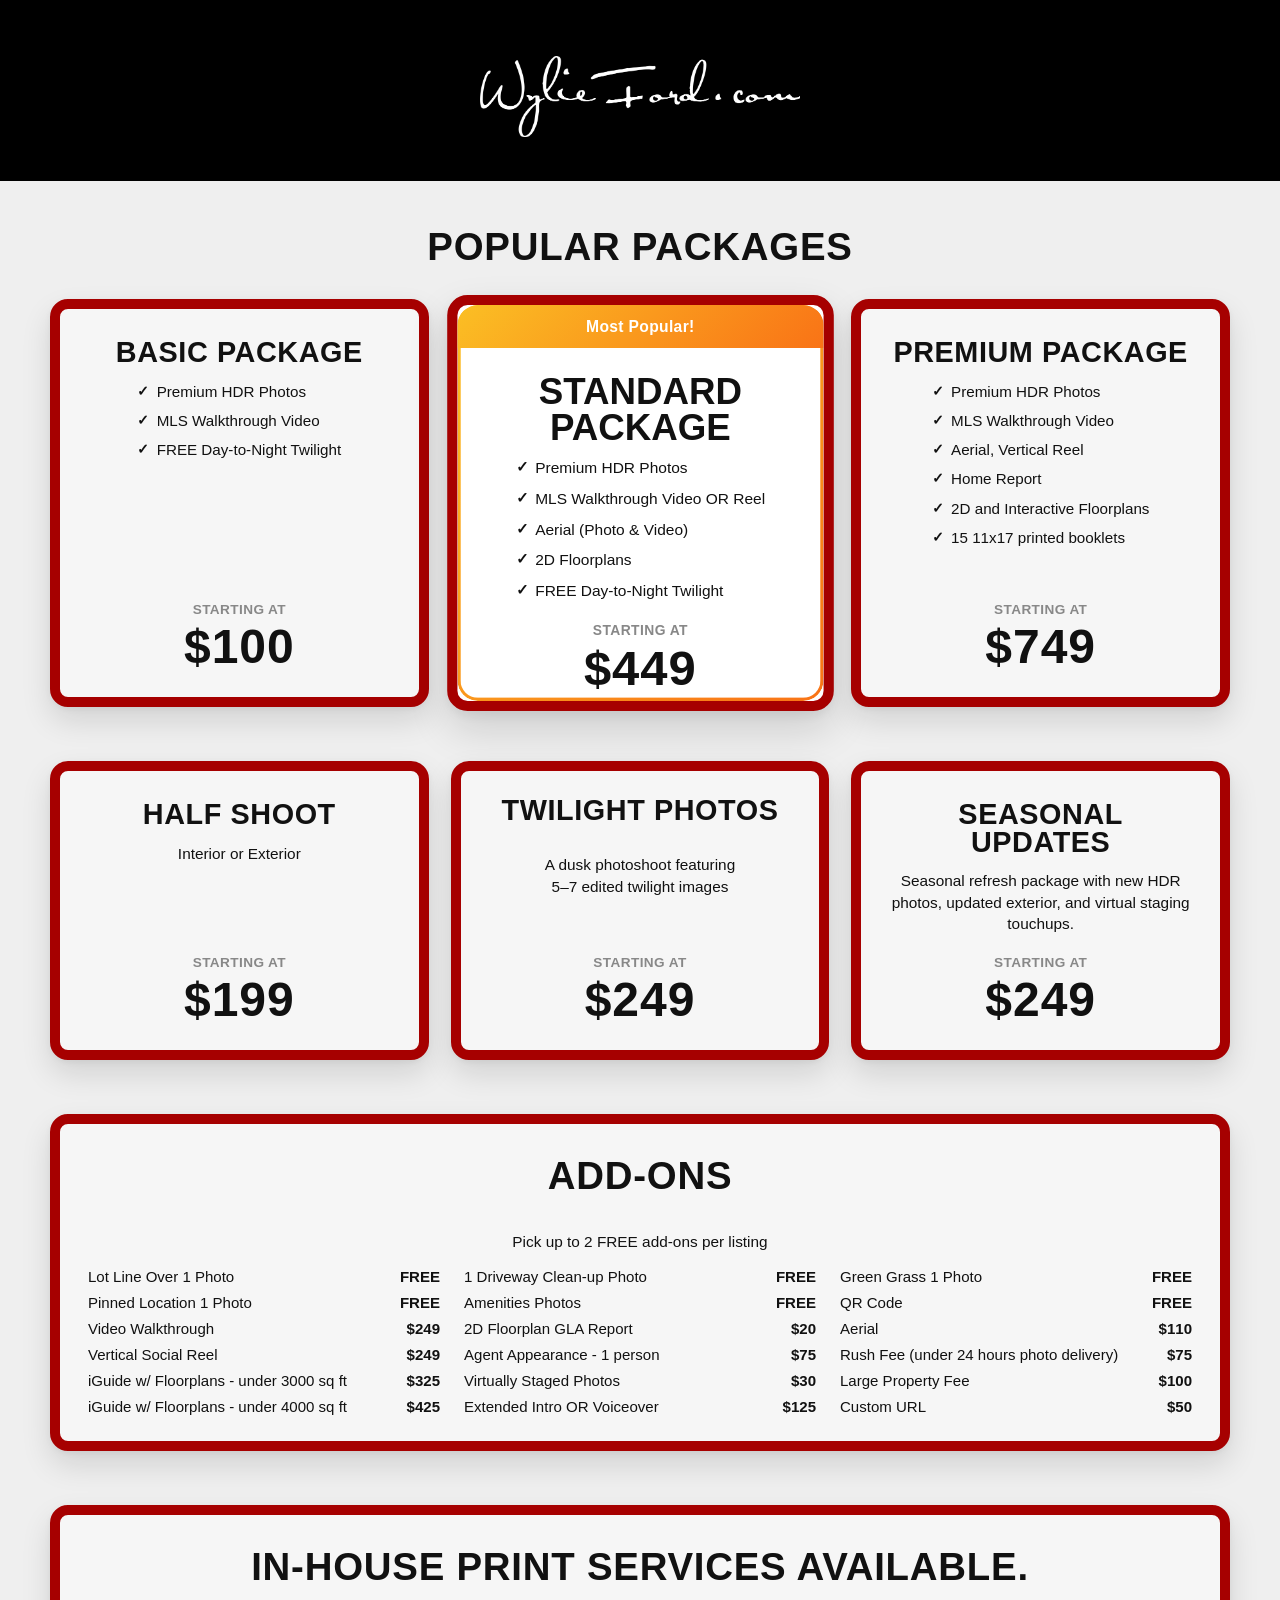
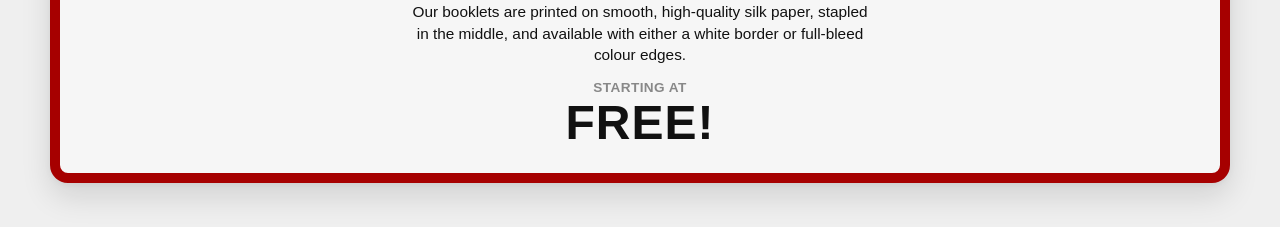
==== index.html @ 07000ea5 "Update basic package price" ====
<!doctype html>
<html lang="en">
<head>
  <meta charset="UTF-8" />
  <meta name="viewport" content="width=device-width, initial-scale=1.0" />
  <title>WylieFord.com Pricing</title>
  <link rel="stylesheet" href="style.css" />
</head>
<body>
  <header class="hero">
    <div class="wrap hero-inner">
      <img src="logo-hero.png" alt="WylieFord.com logo" class="hero-logo-image" />
    </div>
  </header>

  <main>
    <section id="packages" class="section light">
      <div class="wrap">
        <div class="section-head">
          <h2>Popular packages</h2>
        </div>

        <div class="cards cards-3">
          <article class="card package">
            <h3>Basic Package</h3>
            <ul class="check-list">
              <li>Premium HDR Photos</li>
              <li>MLS Walkthrough Video</li>
              <li>FREE Day-to-Night Twilight</li>
            </ul>
            <div class="package-price"><span>Starting at</span><strong>$100</strong></div>
          </article>

          <article class="card package featured">
            <div class="featured-tag">Most Popular!</div>
            <h3>Standard Package</h3>
            <ul class="feature-list">
              <li>Premium HDR Photos</li>
              <li>MLS Walkthrough Video OR Reel</li>
              <li>Aerial (Photo & Video)</li>
              <li>2D Floorplans</li>
              <li>FREE Day-to-Night Twilight</li>
            </ul>
            <div class="package-price"><span>Starting at</span><strong>$449</strong></div>
          </article>

          <article class="card package">
            <h3>Premium Package</h3>
            <ul class="check-list">
              <li>Premium HDR Photos</li>
              <li>MLS Walkthrough Video</li>
              <li>Aerial, Vertical Reel</li>
              <li>Home Report</li>
              <li>2D and Interactive Floorplans</li>
              <li>15 11x17 printed booklets</li>
            </ul>
            <div class="package-price"><span>Starting at</span><strong>$749</strong></div>
          </article>
        </div>


      </div>
    </section>

    <section class="section light soft-top">
      <div class="wrap stack-lg">
        <div class="cards cards-3 service-cards">
          <article class="card package">
            <h3>Half Shoot</h3>
            <p class="package-includes">Interior or Exterior</p>
            <div class="package-price"><span>Starting at</span><strong>$199</strong></div>
          </article>
          <article class="card mini-card center">
            <h3>Twilight Photos</h3>
            <p>A dusk photoshoot featuring<br>5–7 edited twilight images</p>
            <div class="package-price"><span>Starting at</span><strong>$249</strong></div>
          </article>
          <article class="card package">
            <h3>Seasonal Updates</h3>
            <p class="package-includes">Seasonal refresh package with new HDR photos, updated exterior, and virtual staging touchups.</p>
            <div class="package-price"><span>Starting at</span><strong>$249</strong></div>
          </article>
        </div>
      </div>
    </section>

    <section class="section light soft-top">
      <div class="wrap">
        <article class="panel wide add-ons">
          <h2>Add-Ons</h2>
          <p class="mini-sub">Pick up to 2 FREE add-ons per listing</p>
          <div class="addon-grid">
            <ul class="price-list compact">
              <li><span>Lot Line Over 1 Photo</span><strong>FREE</strong></li>
              <li><span>Pinned Location 1 Photo</span><strong>FREE</strong></li>
              <li><span>Video Walkthrough</span><strong>$249</strong></li>
              <li><span>Vertical Social Reel</span><strong>$249</strong></li>
              <li><span>iGuide w/ Floorplans - under 3000 sq ft</span><strong>$325</strong></li>
              <li><span>iGuide w/ Floorplans - under 4000 sq ft</span><strong>$425</strong></li>
            </ul>
            <ul class="price-list compact">
              <li><span>1 Driveway Clean-up Photo</span><strong>FREE</strong></li>
              <li><span>Amenities Photos</span><strong>FREE</strong></li>
              <li><span>2D Floorplan GLA Report</span><strong>$20</strong></li>
              <li><span>Agent Appearance - 1 person</span><strong>$75</strong></li>
              <li><span>Virtually Staged Photos</span><strong>$30</strong></li>
              <li><span>Extended Intro OR Voiceover</span><strong>$125</strong></li>
            </ul>
            <ul class="price-list compact">
              <li><span>Green Grass 1 Photo</span><strong>FREE</strong></li>
              <li><span>QR Code</span><strong>FREE</strong></li>
              <li><span>Aerial</span><strong>$110</strong></li>
              <li><span>Rush Fee (under 24 hours photo delivery)</span><strong>$75</strong></li>
              <li><span>Large Property Fee</span><strong>$100</strong></li>
              <li><span>Custom URL</span><strong>$50</strong></li>
            </ul>
          </div>
        </article>
      </div>
    </section>

    <section class="section light soft-top">
      <div class="wrap">
        <article class="panel wide print-services">
          <h2>In-house print services available.</h2>
          <p class="center-text intro">Our booklets are printed on smooth, high-quality silk paper, stapled in the middle, and available with either a white border or full-bleed colour edges.</p>
          <div class="center">
            <div class="package-price"><span>Starting at</span><strong>FREE!</strong></div>
          </div>
        </article>
      </div>
    </section>

  </main>
</body>
</html>
---- style.css ----
:root {
  --bg: #efefef;
  --card: #f6f6f6;
  --ink: #111;
  --muted: #666;
  --line: #1f1f1f;
  --accent: #f29a3f;
  --hero: #000;
  --shadow: 0 14px 30px rgba(0,0,0,.12), 0 2px 6px rgba(0,0,0,.05);
  --radius: 18px;
  --condensed: Impact, Haettenschweiler, 'Arial Narrow Bold', sans-serif;
  --sans: Inter, Arial, Helvetica, sans-serif;
}
* { box-sizing: border-box; }
html { scroll-behavior: smooth; }
body {
  margin: 0;
  font-family: var(--sans);
  color: var(--ink);
  background: var(--bg);
}
img { max-width: 100%; display: block; }
.wrap { width: min(1180px, calc(100% - 32px)); margin: 0 auto; }
.hero {
  background: var(--hero);
  color: #fff;
  padding: 56px 0 44px;
  display: flex;
  justify-content: center;
  align-items: center;
}
.hero-inner {
  width: 100%;
  display: flex;
  justify-content: center;
  align-items: center;
  text-align: center;
}
.hero-logo-image {
  width: 50%;
  max-width: 320px;
  height: auto;
  display: block;
  margin: 0 auto;
}
.eyebrow {
  margin: 0 0 12px;
  text-transform: uppercase;
  letter-spacing: .18em;
  font-size: .78rem;
  opacity: .8;
}
.eyebrow.dark { color: var(--muted); opacity: 1; }
h1, h2, h3, h4 {
  font-family: var(--condensed);
  text-transform: uppercase;
  letter-spacing: .02em;
  margin: 0;
}
h1 { font-size: clamp(2.1rem, 4vw, 4.2rem); line-height: .95; margin-bottom: 16px; text-align: center; }
h2 { font-size: clamp(2rem, 3vw, 3.2rem); text-align: center; margin-bottom: 18px; }
h3 { font-size: clamp(1.8rem, 2vw, 2.6rem); line-height: .96; margin-bottom: 14px; text-align: center; }
h4 { font-size: 1rem; text-align: center; margin-bottom: 14px; }
.subcopy { max-width: 42ch; color: rgba(255,255,255,.78); font-size: 1.05rem; line-height: 1.55; }
.button {
  display: inline-block;
  margin-top: 10px;
  background: #fff;
  color: #000;
  padding: 14px 22px;
  text-decoration: none;
  border-radius: 999px;
  font-weight: 700;
}
.section { padding: 44px 0; }
.soft-top { padding-top: 10px; }
.bottom-pad { padding-bottom: 70px; }
.section-head { text-align: center; margin-bottom: 30px; }
 .cards { display: grid; gap: 22px; align-items: start; }
.cards-3 { grid-template-columns: repeat(3, minmax(0, 1fr)); }
.cards-2 { grid-template-columns: repeat(2, minmax(0, 1fr)); }
.top-gap { margin-top: 22px; }
.card, .panel {
  position: relative;
  background: var(--card);
  border: 10px solid #a60000;
  border-radius: 18px;
  padding: 30px 24px 26px;
  box-shadow: var(--shadow);
  display: flex;
  flex-direction: column;
  justify-content: flex-start;
}
.package { min-height: 100%; }
.featured {
  border-radius: 20px;
  border: 10px solid #a60000;
  background: #fff;
  box-shadow: 0 18px 40px rgba(0,0,0,.14), 0 4px 10px rgba(0,0,0,.06);
  position: relative;
  overflow: hidden;
  padding: 8px;
  transform: scale(1.02);
  transition: transform .2s ease, box-shadow .2s ease;
}
.featured::before {
  content: '';
  position: absolute;
  inset: 0;
  border-radius: 20px;
  padding: 3px;
  background: linear-gradient(135deg, #fbbf24 0%, #f97316 100%);
  -webkit-mask:
    linear-gradient(#fff 0 0) content-box,
    linear-gradient(#fff 0 0);
  mask:
    linear-gradient(#fff 0 0) content-box,
    linear-gradient(#fff 0 0);
  -webkit-mask-composite: xor;
  mask-composite: exclude;
  pointer-events: none;
  z-index: 0;
}
.featured > * { position: relative; z-index: 1; }
.featured:hover {
  transform: scale(1.03);
  box-shadow: 0 22px 48px rgba(0, 0, 0, 0.18), 0 6px 14px rgba(0,0,0,.07);
}
.featured > * { position: relative; z-index: 1; }
.featured-tag {
  position: absolute;
  top: 0;
  left: 0;
  right: 0;
  text-align: center;
  background: linear-gradient(135deg, #fbbf24 0%, #f97316 100%);
  color: #fff;
  font-weight: 700;
  letter-spacing: .02em;
  padding: 12px 0;
  font-size: .96rem;
  border-top-left-radius: 20px;
  border-top-right-radius: 20px;
  z-index: 2;
  box-shadow: 0 0 0 0 rgba(255,255,255,0);
}
.featured {
  padding-top: 48px;
  background-clip: padding-box;
}
.featured h3 {
  margin: 20px 0 14px;
  font-size: clamp(1.55rem, 4vw, 2.25rem);
  letter-spacing: 0;
  color: #111;
  text-align: center;
}
.feature-list {
  list-style: none;
  padding: 0;
  margin: 0 auto 18px;
  display: grid;
  gap: 8px;
  max-width: 280px;
  font-weight: 500;
  color: #111;
  font-size: .95rem;
}
.feature-list li,
.check-list li {
  position: relative;
  padding-left: 1.2rem;
  margin-bottom: 5px;
}
.feature-list li::before,
.check-list li::before {
  content: '✓';
  position: absolute;
  left: 0;
  color: #111;
  font-weight: 700;
  font-size: 0.9rem;
  top: 0;
}
.premium-grid {
  display: grid;
  grid-template-columns: 1fr;
  justify-items: center;
  gap: 0;
  margin-bottom: 18px;
}
.premium-grid .check-list {
  width: min(100%, 280px);
  max-width: 280px;
  margin: 0 auto;
}
.check-list { list-style: none; margin: 0 auto 18px; padding: 0; color: #111; font-size: .95rem; line-height: 1.4; max-width: 280px; text-align: left; }
.check-list li { margin-bottom: 8px; }
.price-lines div span {
  white-space: nowrap;
}
.price-lines div strong {
  font-weight: 700;
}
.feature-note {
  margin-top: 12px;
  color: #333;
  text-align: center;
  font-size: .76rem;
  font-style: italic;
  margin-bottom: 24px;
}
.featured .package-includes, .featured .package-price { margin: 0; }
.featured .tag { display: none; }
.tag {
  position: absolute;
  top: -14px;
  left: -3px;
  background: var(--accent);
  color: #fff;
  font-size: .75rem;
  letter-spacing: .12em;
  text-transform: uppercase;
  padding: 9px 14px 8px;
  font-weight: 700;
  clip-path: polygon(0 0, 87% 0, 100% 50%, 87% 100%, 0 100%);
}
.package-includes, .mini-sub, .intro, .mini-card p {
  text-align: center;
  font-size: .96rem;
  line-height: 1.4;
  color: inherit;
}
.package-includes { font-weight: 400; margin: 0 0 20px; }
.package-price {
  display: flex;
  flex-direction: column;
  align-items: center;
  gap: 4px;
  margin-top: auto;
}
.package-price span { font-weight: 600; letter-spacing: 0.03em; text-transform: uppercase; font-size: .85rem; color: #888; }
.package-price strong {
  font-family: var(--condensed);
  font-size: clamp(2rem, 5vw, 3rem);
  letter-spacing: .02em;
  line-height: 1;
  margin-top: 2px;
}
.price-list {
  list-style: none;
  margin: 0;
  padding: 0;
  display: grid;
  gap: 11px;
}
.price-list li {
  display: grid;
  grid-template-columns: minmax(0, 1fr) auto;
  gap: 10px;
  align-items: end;
  font-size: .95rem;
}
.price-list li span {
  position: relative;
  overflow: hidden;
  white-space: nowrap;
  text-overflow: ellipsis;
}
.price-list li strong { white-space: nowrap; }
.compact { gap: 9px; }
.compact li { font-size: .94rem; }
.wide { padding-inline: 28px; }
.stack-lg > * + * { margin-top: 24px; }
.two-col-list, .print-grid, .addon-grid {
  display: grid;
  gap: 24px;
}
.two-col-list { grid-template-columns: repeat(2, minmax(0, 1fr)); }
.uneven { grid-template-columns: .78fr 1.22fr; }
.second-row { grid-template-columns: 1.18fr .82fr; }
.addon-grid { grid-template-columns: repeat(3, minmax(0, 1fr)); }
.print-grid { grid-template-columns: 1.1fr .9fr .8fr; align-items: start; }
.center, .center-text { text-align: center; }
.service-cards { align-items: stretch; }
.service-cards .card { height: 100%; }
.mini-card { padding-top: 26px; }
.print-services h2 { margin-bottom: 12px; }
.print-services .intro {
  margin: 0 auto 14px;
  max-width: 54ch;
}
.print-services .package-price {
  margin-top: 0;
  gap: 2px;
}
.big-price {
  margin-top: 22px;
  font-family: var(--condensed);
  font-size: clamp(2.2rem, 4vw, 3.4rem);
}
@media (max-width: 980px) {
  .hero-inner,
  .cards-3,
  .cards-2,
  .two-col-list,
  .uneven,
  .second-row,
  .addon-grid,
  .print-grid {
    grid-template-columns: 1fr;
  }
  .featured { transform: none; }
  .hero { padding-top: 34px; }
  .hero-copy { padding-bottom: 10px; }
  .premium-grid { grid-template-columns: 1fr; gap: 0; }
}
@media (max-width: 640px) {
  .wrap { width: min(100% - 20px, 1180px); }
  .card, .panel { padding: 22px 16px 18px; }
  .featured { padding-top: 48px; }
  .featured h3 { margin-top: 20px; }
  .section { padding: 28px 0; }
  h2 { margin-bottom: 14px; }
  .price-list li {
    grid-template-columns: 1fr;
    gap: 3px;
    align-items: start;
  }
  .price-list li span { white-space: normal; }
  .tag { font-size: .68rem; padding: 8px 12px 7px; }
}
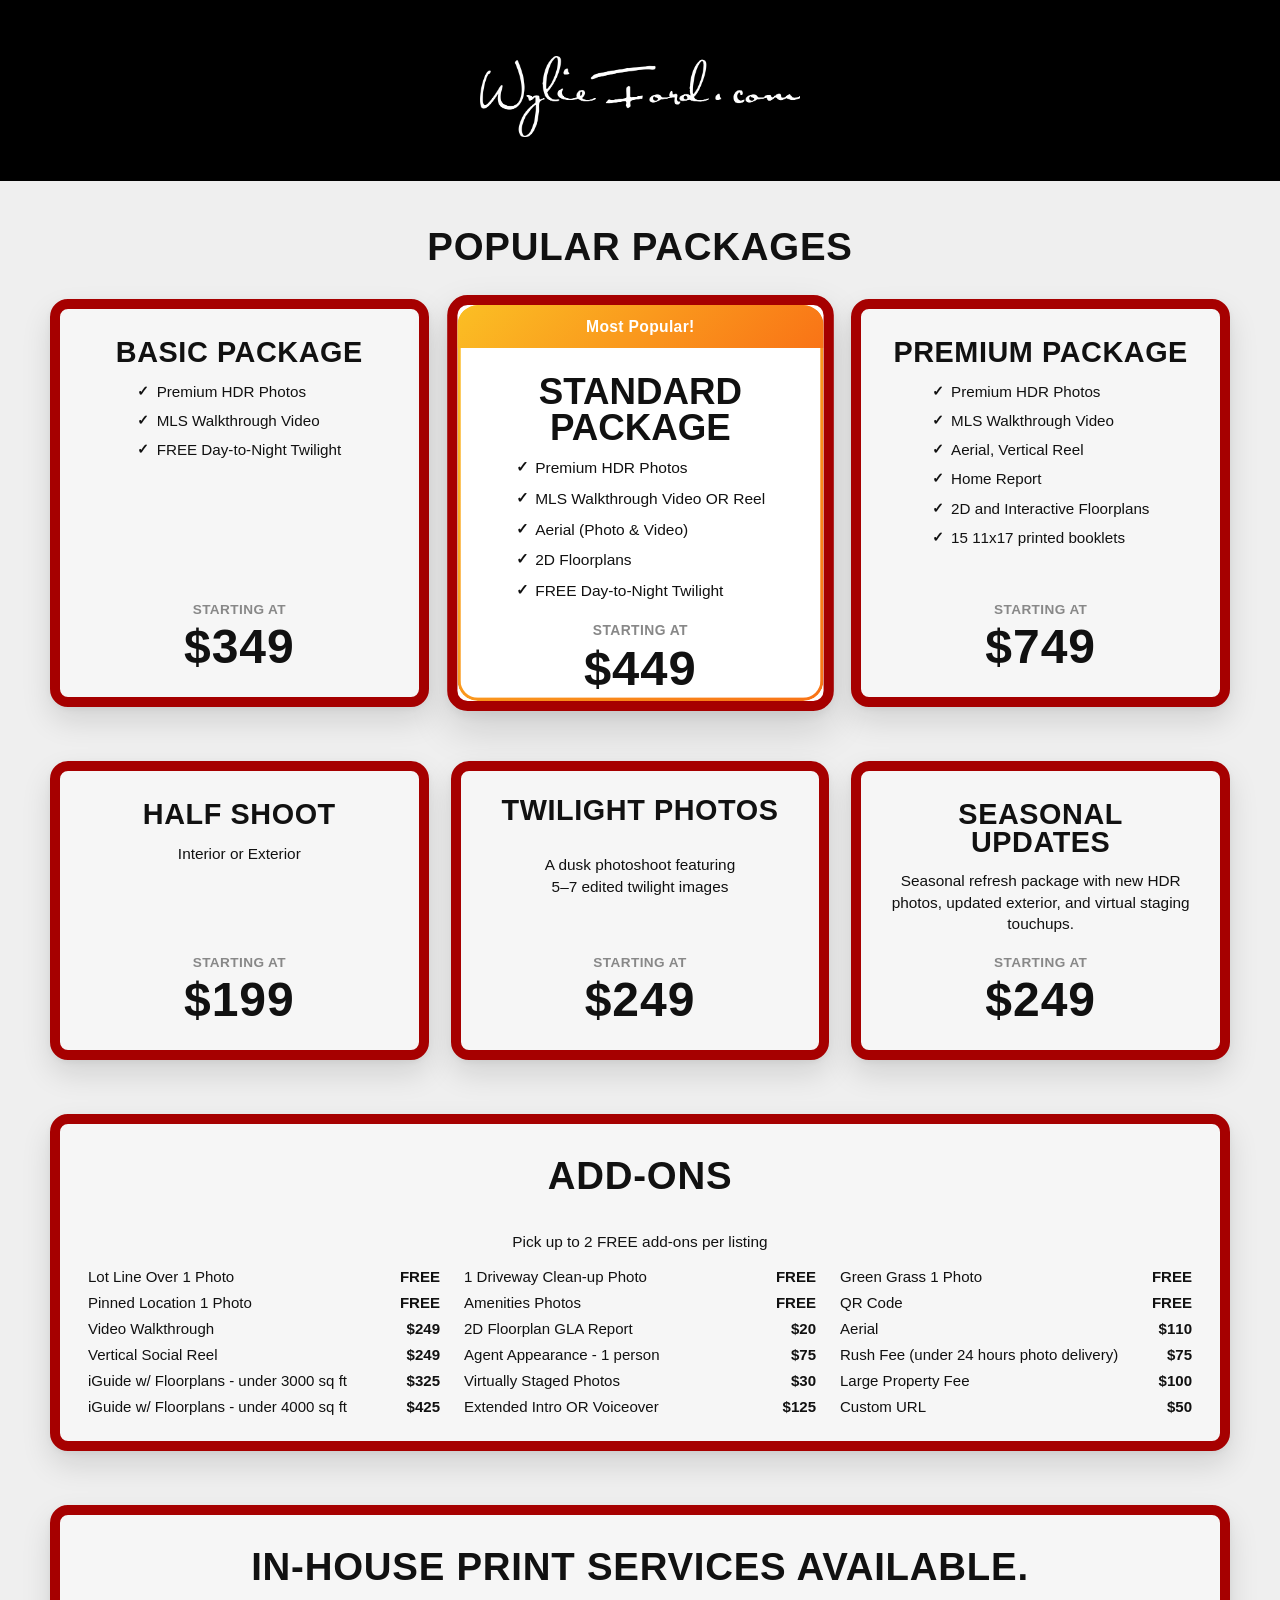
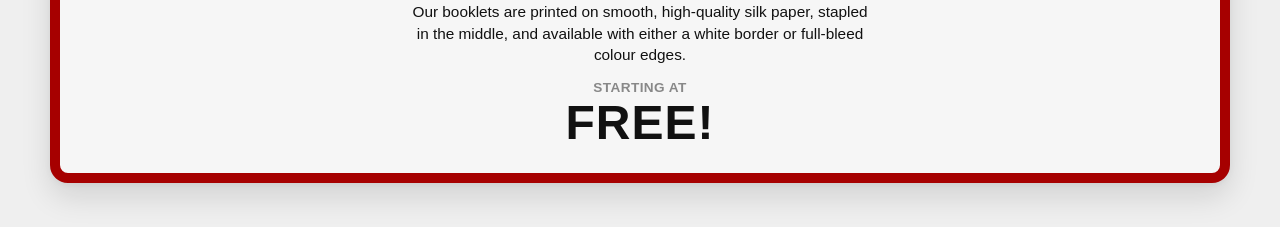
==== commit 1e9dbc66: "Revert basic package price" ====
--- a/index.html
+++ b/index.html
@@ -28,7 +28,7 @@
               <li>MLS Walkthrough Video</li>
               <li>FREE Day-to-Night Twilight</li>
             </ul>
-            <div class="package-price"><span>Starting at</span><strong>$100</strong></div>
+            <div class="package-price"><span>Starting at</span><strong>$349</strong></div>
           </article>
 
           <article class="card package featured">
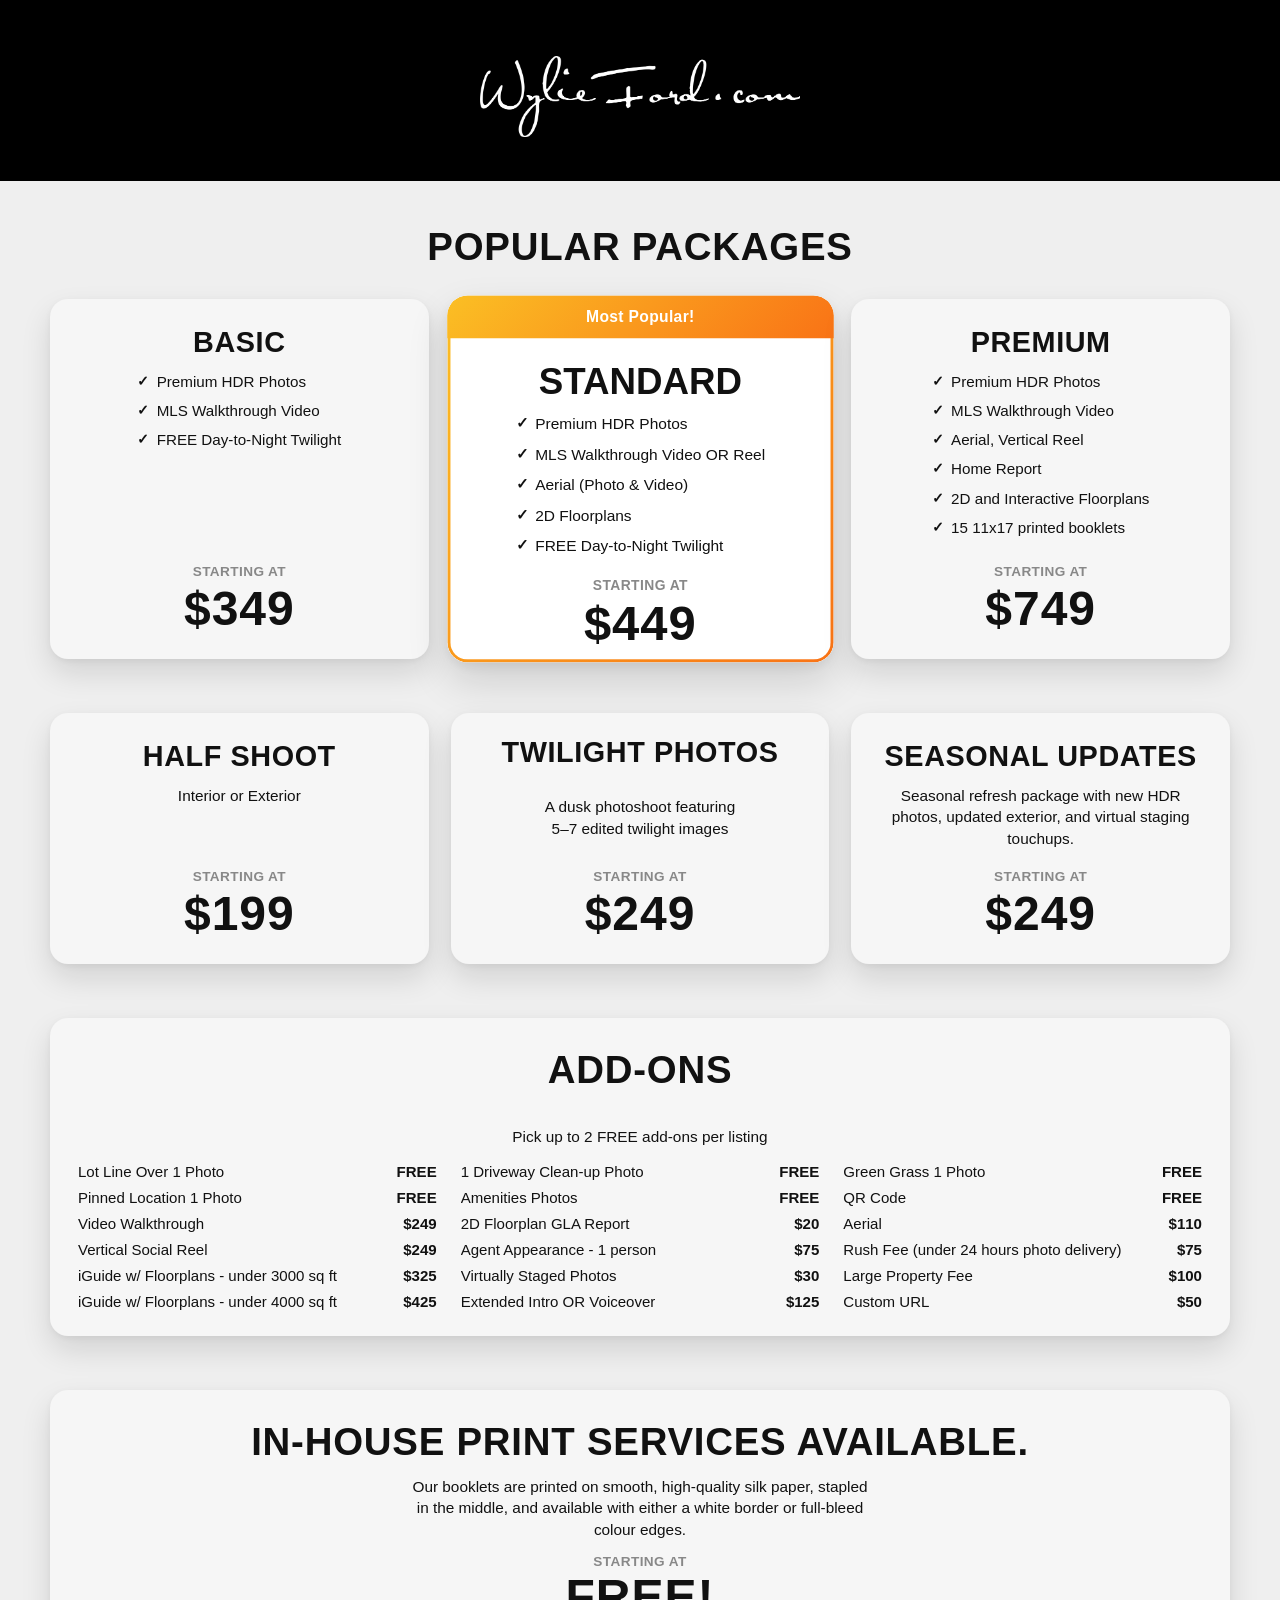
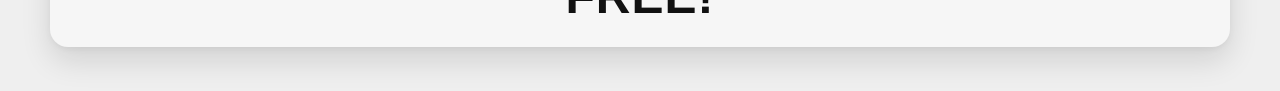
==== commit 3f08e1bf: "Rename top package cards" ====
--- a/index.html
+++ b/index.html
@@ -22,7 +22,7 @@
 
         <div class="cards cards-3">
           <article class="card package">
-            <h3>Basic Package</h3>
+            <h3>Basic</h3>
             <ul class="check-list">
               <li>Premium HDR Photos</li>
               <li>MLS Walkthrough Video</li>
@@ -33,7 +33,7 @@
 
           <article class="card package featured">
             <div class="featured-tag">Most Popular!</div>
-            <h3>Standard Package</h3>
+            <h3>Standard</h3>
             <ul class="feature-list">
               <li>Premium HDR Photos</li>
               <li>MLS Walkthrough Video OR Reel</li>
@@ -45,7 +45,7 @@
           </article>
 
           <article class="card package">
-            <h3>Premium Package</h3>
+            <h3>Premium</h3>
             <ul class="check-list">
               <li>Premium HDR Photos</li>
               <li>MLS Walkthrough Video</li>
--- a/style.css
+++ b/style.css
@@ -83,7 +83,6 @@
 .card, .panel {
   position: relative;
   background: var(--card);
-  border: 10px solid #a60000;
   border-radius: 18px;
   padding: 30px 24px 26px;
   box-shadow: var(--shadow);
@@ -94,7 +93,6 @@
 .package { min-height: 100%; }
 .featured {
   border-radius: 20px;
-  border: 10px solid #a60000;
   background: #fff;
   box-shadow: 0 18px 40px rgba(0,0,0,.14), 0 4px 10px rgba(0,0,0,.06);
   position: relative;
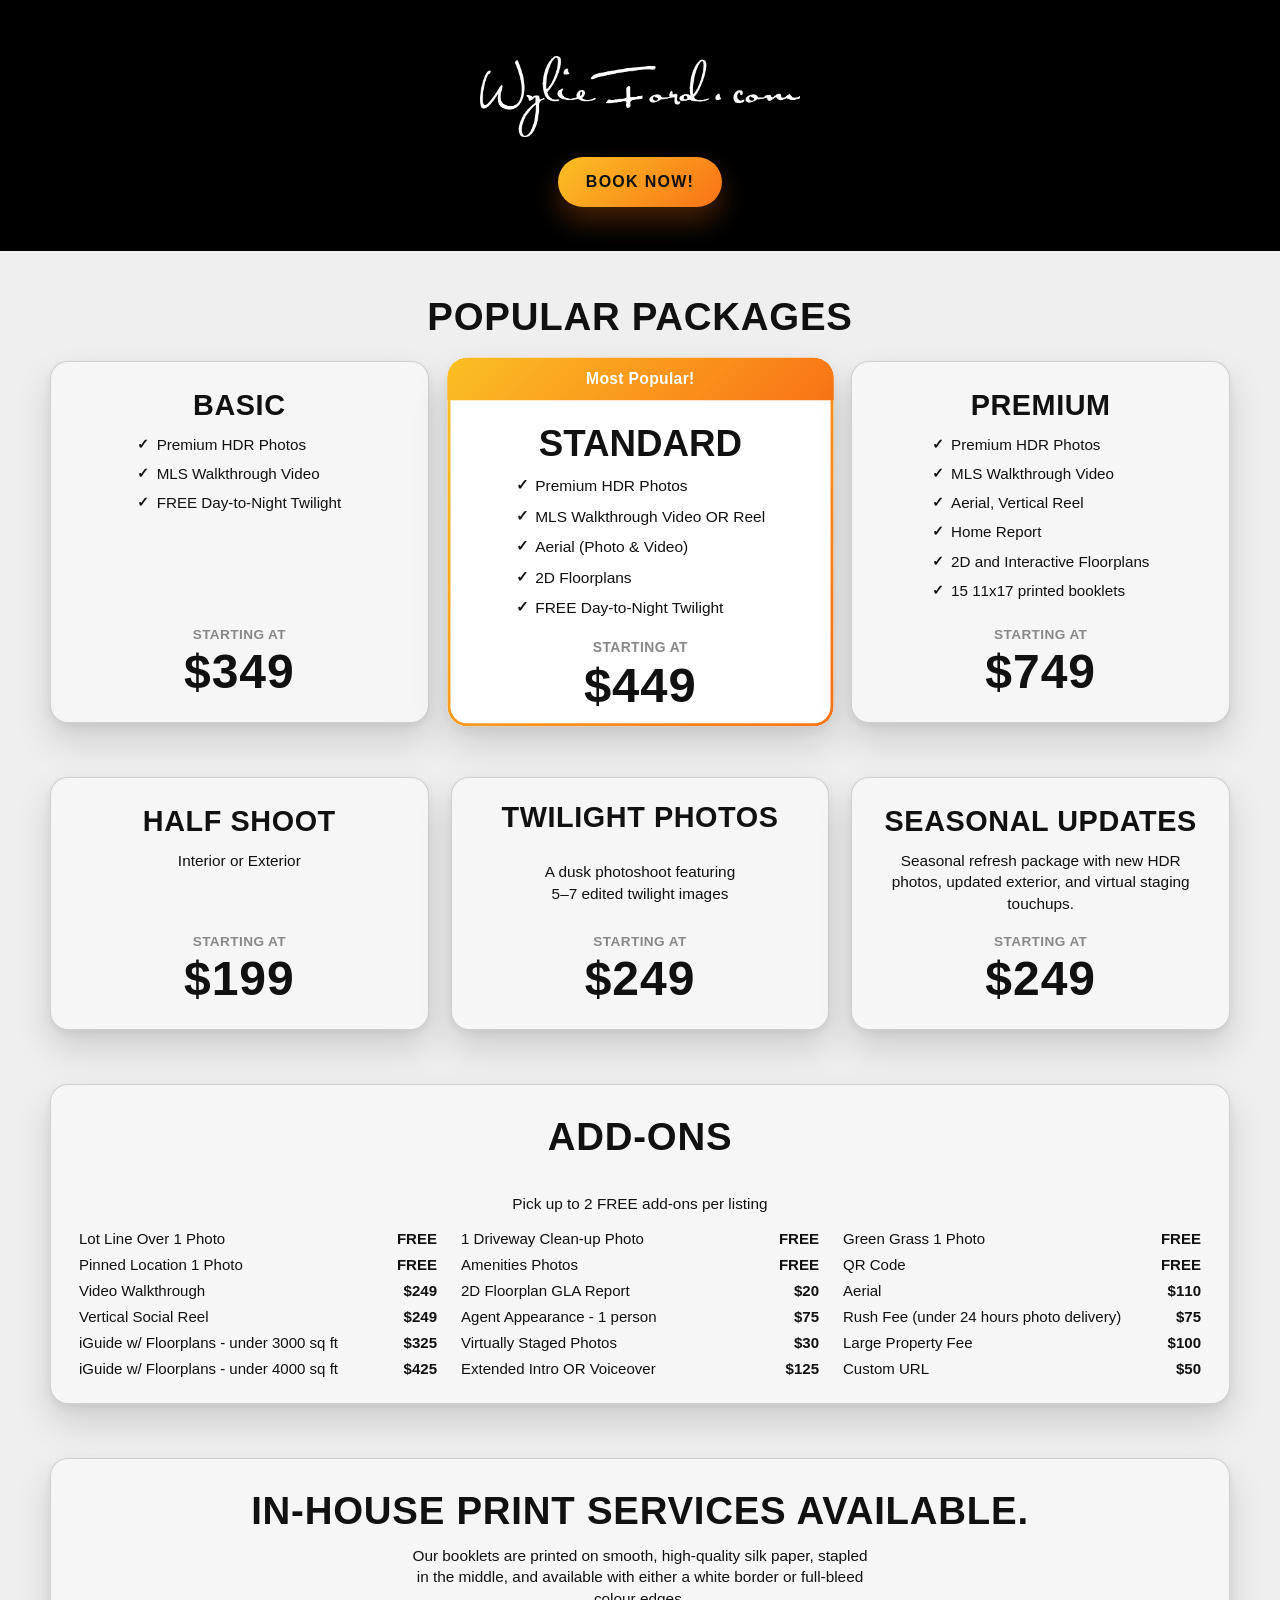
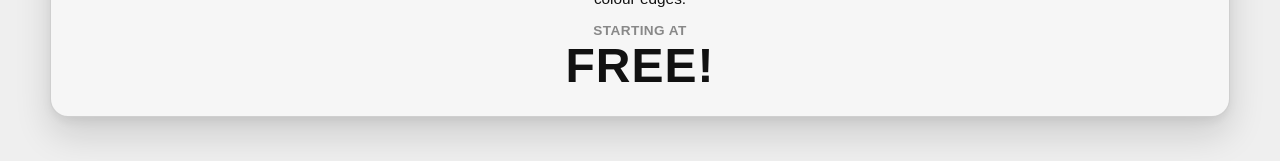
==== commit a39b7e98: "Add floating book now CTA" ====
--- a/index.html
+++ b/index.html
@@ -10,6 +10,7 @@
   <header class="hero">
     <div class="wrap hero-inner">
       <img src="logo-hero.png" alt="WylieFord.com logo" class="hero-logo-image" />
+      <a class="hero-cta" href="https://listings.wylieford.com/portal" target="_blank" rel="noopener noreferrer">Book Now!</a>
     </div>
   </header>
 
@@ -132,5 +133,15 @@
     </section>
 
   </main>
+  <script>
+    const heroCta = document.querySelector('.hero-cta');
+    const updateHeroCta = () => {
+      heroCta.classList.toggle('is-floating', window.scrollY > 16);
+    };
+
+    window.addEventListener('scroll', updateHeroCta, { passive: true });
+    window.addEventListener('resize', updateHeroCta);
+    updateHeroCta();
+  </script>
 </body>
 </html>
--- a/style.css
+++ b/style.css
@@ -6,7 +6,7 @@
   --line: #1f1f1f;
   --accent: #f29a3f;
   --hero: #000;
-  --shadow: 0 14px 30px rgba(0,0,0,.12), 0 2px 6px rgba(0,0,0,.05);
+  --shadow: 0 18px 36px rgba(0,0,0,.14), 0 4px 10px rgba(0,0,0,.06);
   --radius: 18px;
   --condensed: Impact, Haettenschweiler, 'Arial Narrow Bold', sans-serif;
   --sans: Inter, Arial, Helvetica, sans-serif;
@@ -32,8 +32,10 @@
 .hero-inner {
   width: 100%;
   display: flex;
+  flex-direction: column;
   justify-content: center;
   align-items: center;
+  gap: 20px;
   text-align: center;
 }
 .hero-logo-image {
@@ -42,6 +44,50 @@
   height: auto;
   display: block;
   margin: 0 auto;
+}
+.hero-cta {
+  display: inline-flex;
+  align-items: center;
+  justify-content: center;
+  padding: 16px 28px;
+  border-radius: 999px;
+  background: linear-gradient(135deg, #fbbf24 0%, #f97316 100%);
+  color: #111;
+  font-weight: 800;
+  text-transform: uppercase;
+  letter-spacing: .08em;
+  text-decoration: none;
+  box-shadow: 0 14px 28px rgba(249, 115, 22, .28), 0 4px 10px rgba(0, 0, 0, .22);
+  transition: transform .18s ease, box-shadow .18s ease, filter .18s ease, opacity .18s ease;
+}
+.hero-cta:hover {
+  transform: translateY(-1px);
+  box-shadow: 0 18px 36px rgba(249, 115, 22, .34), 0 6px 14px rgba(0, 0, 0, .26);
+  filter: saturate(1.05);
+}
+.hero-cta:focus-visible {
+  outline: 3px solid rgba(251, 191, 36, .6);
+  outline-offset: 4px;
+}
+.hero-cta.is-floating {
+  position: fixed;
+  top: 24px;
+  right: 10px;
+  z-index: 40;
+  animation: subtle-pulse 2.8s ease-in-out infinite;
+}
+.hero-cta.is-floating:hover {
+  animation-play-state: paused;
+}
+@keyframes subtle-pulse {
+  0%, 100% {
+    box-shadow: 0 16px 34px rgba(249, 115, 22, .34), 0 8px 18px rgba(0, 0, 0, .28);
+    transform: scale(1);
+  }
+  50% {
+    box-shadow: 0 20px 40px rgba(249, 115, 22, .42), 0 10px 22px rgba(0, 0, 0, .3);
+    transform: scale(1.02);
+  }
 }
 .eyebrow {
   margin: 0 0 12px;
@@ -75,7 +121,7 @@
 .section { padding: 44px 0; }
 .soft-top { padding-top: 10px; }
 .bottom-pad { padding-bottom: 70px; }
-.section-head { text-align: center; margin-bottom: 30px; }
+.section-head { text-align: center; margin-bottom: 22px; }
  .cards { display: grid; gap: 22px; align-items: start; }
 .cards-3 { grid-template-columns: repeat(3, minmax(0, 1fr)); }
 .cards-2 { grid-template-columns: repeat(2, minmax(0, 1fr)); }
@@ -83,6 +129,7 @@
 .card, .panel {
   position: relative;
   background: var(--card);
+  border: 1px solid rgba(170, 170, 170, 0.5);
   border-radius: 18px;
   padding: 30px 24px 26px;
   box-shadow: var(--shadow);
@@ -93,8 +140,9 @@
 .package { min-height: 100%; }
 .featured {
   border-radius: 20px;
+  border: 0;
   background: #fff;
-  box-shadow: 0 18px 40px rgba(0,0,0,.14), 0 4px 10px rgba(0,0,0,.06);
+  box-shadow: var(--shadow);
   position: relative;
   overflow: hidden;
   padding: 8px;
@@ -122,7 +170,7 @@
 .featured > * { position: relative; z-index: 1; }
 .featured:hover {
   transform: scale(1.03);
-  box-shadow: 0 22px 48px rgba(0, 0, 0, 0.18), 0 6px 14px rgba(0,0,0,.07);
+  box-shadow: 0 22px 44px rgba(0,0,0,.18), 0 6px 14px rgba(0,0,0,.08);
 }
 .featured > * { position: relative; z-index: 1; }
 .featured-tag {
@@ -312,6 +360,7 @@
   .hero { padding-top: 34px; }
   .hero-copy { padding-bottom: 10px; }
   .premium-grid { grid-template-columns: 1fr; gap: 0; }
+  .hero-cta.is-floating { top: 16px; right: 10px; }
 }
 @media (max-width: 640px) {
   .wrap { width: min(100% - 20px, 1180px); }
@@ -320,6 +369,20 @@
   .featured h3 { margin-top: 20px; }
   .section { padding: 28px 0; }
   h2 { margin-bottom: 14px; }
+  .hero-cta {
+    width: fit-content;
+  }
+  .hero-cta.is-floating {
+    left: 16px;
+    right: 16px;
+    bottom: 16px;
+    top: auto;
+    transform: none;
+    width: auto;
+    min-height: 0;
+    padding: 16px 26px;
+    border-radius: 999px;
+  }
   .price-list li {
     grid-template-columns: 1fr;
     gap: 3px;
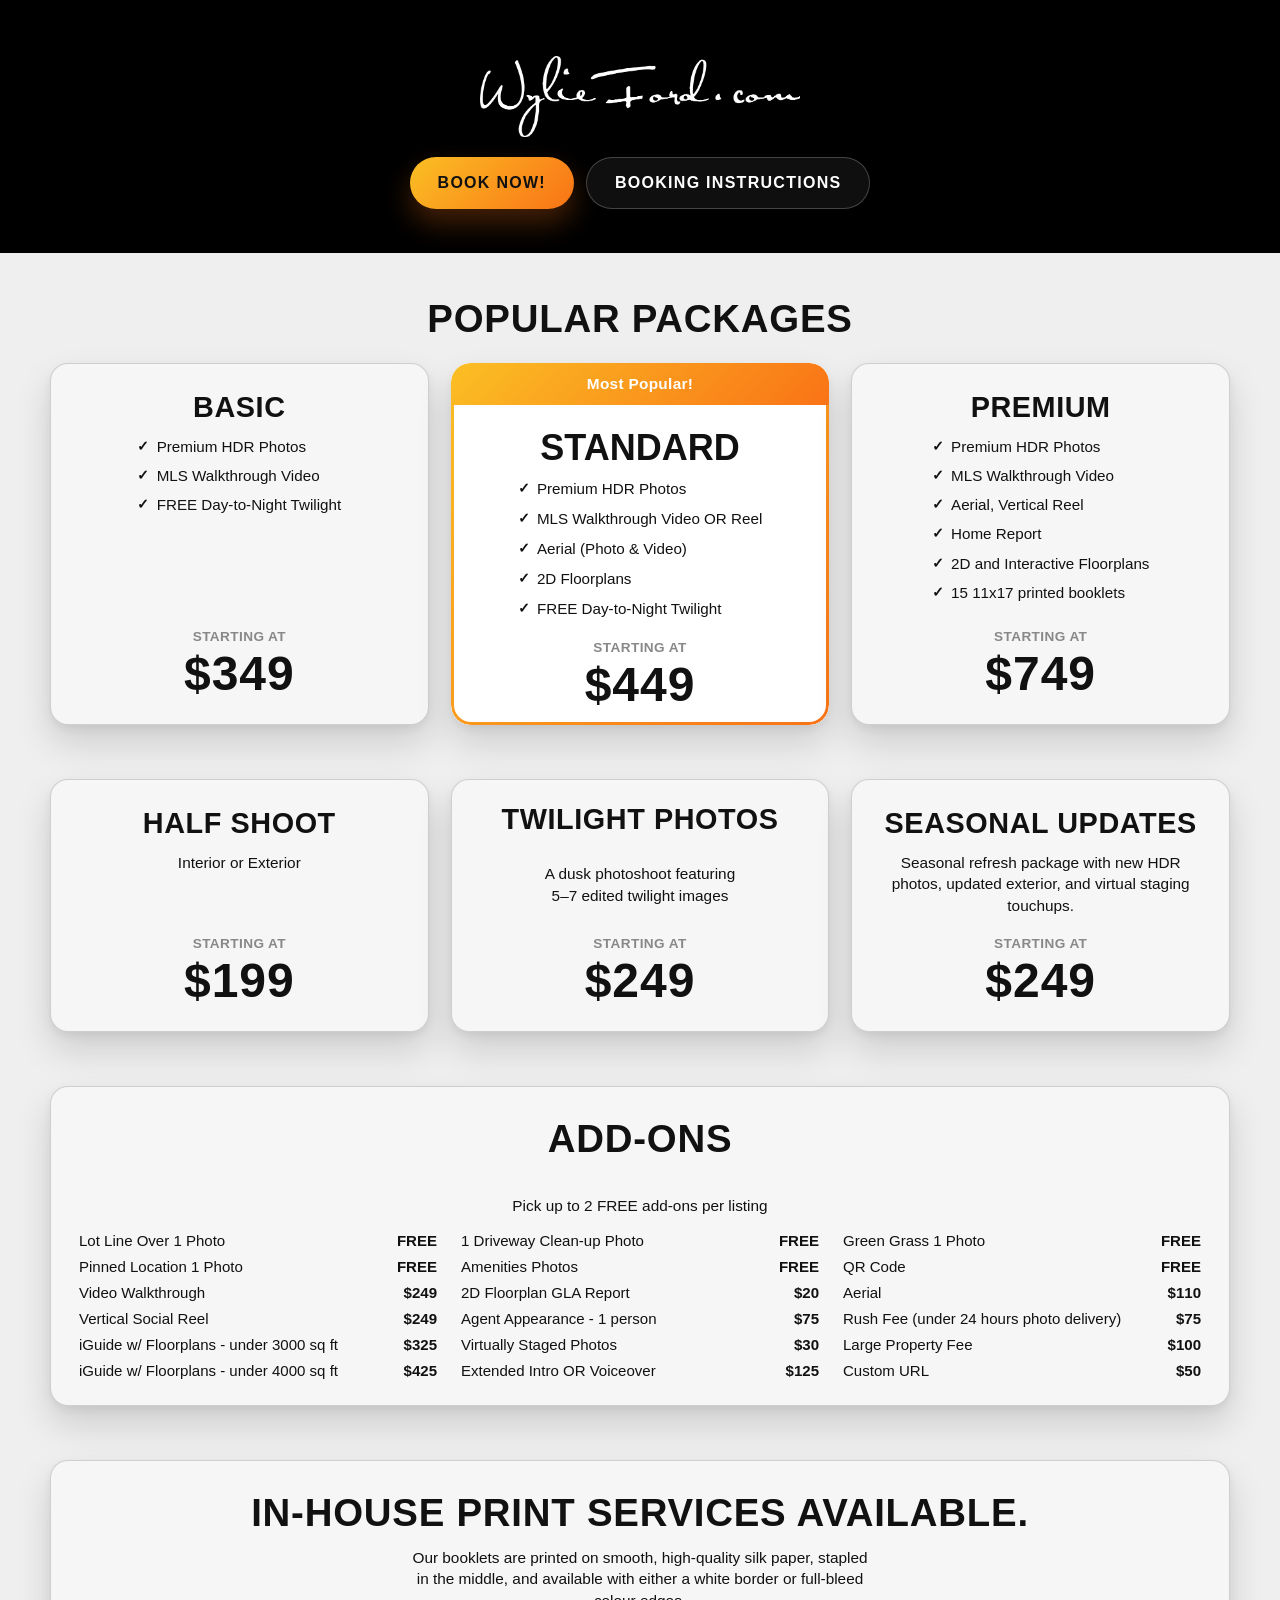
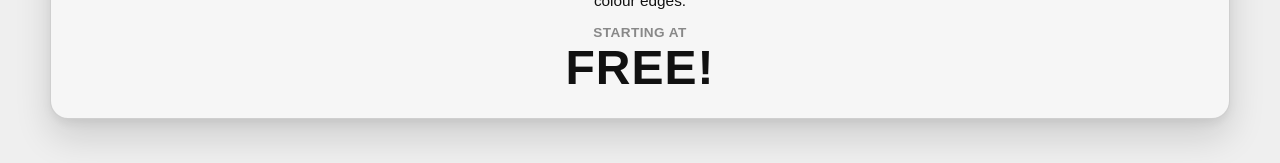
==== commit 871babf6: "Add booking page and order links" ====
--- a/index.html
+++ b/index.html
@@ -10,7 +10,10 @@
   <header class="hero">
     <div class="wrap hero-inner">
       <img src="logo-hero.png" alt="WylieFord.com logo" class="hero-logo-image" />
-      <a class="hero-cta" href="https://listings.wylieford.com/portal" target="_blank" rel="noopener noreferrer">Book Now!</a>
+      <div class="hero-actions">
+        <a class="hero-cta" href="https://listings.wylieford.com/order-forms/329c6c3a-37f0-46a2-b10a-2ce436ed7c90" target="_blank" rel="noopener noreferrer">Book Now!</a>
+        <a class="hero-link" href="booking.html">Booking Instructions</a>
+      </div>
     </div>
   </header>
 
@@ -22,7 +25,7 @@
         </div>
 
         <div class="cards cards-3">
-          <article class="card package">
+          <a class="card package" href="https://listings.wylieford.com/order-forms/329c6c3a-37f0-46a2-b10a-2ce436ed7c90" target="_blank" rel="noopener noreferrer">
             <h3>Basic</h3>
             <ul class="check-list">
               <li>Premium HDR Photos</li>
@@ -30,9 +33,9 @@
               <li>FREE Day-to-Night Twilight</li>
             </ul>
             <div class="package-price"><span>Starting at</span><strong>$349</strong></div>
-          </article>
+          </a>
 
-          <article class="card package featured">
+          <a class="card package featured" href="https://listings.wylieford.com/order-forms/329c6c3a-37f0-46a2-b10a-2ce436ed7c90" target="_blank" rel="noopener noreferrer">
             <div class="featured-tag">Most Popular!</div>
             <h3>Standard</h3>
             <ul class="feature-list">
@@ -43,9 +46,9 @@
               <li>FREE Day-to-Night Twilight</li>
             </ul>
             <div class="package-price"><span>Starting at</span><strong>$449</strong></div>
-          </article>
+          </a>
 
-          <article class="card package">
+          <a class="card package" href="https://listings.wylieford.com/order-forms/329c6c3a-37f0-46a2-b10a-2ce436ed7c90" target="_blank" rel="noopener noreferrer">
             <h3>Premium</h3>
             <ul class="check-list">
               <li>Premium HDR Photos</li>
@@ -56,7 +59,7 @@
               <li>15 11x17 printed booklets</li>
             </ul>
             <div class="package-price"><span>Starting at</span><strong>$749</strong></div>
-          </article>
+          </a>
         </div>
 
 
@@ -66,21 +69,21 @@
     <section class="section light soft-top">
       <div class="wrap stack-lg">
         <div class="cards cards-3 service-cards">
-          <article class="card package">
+          <a class="card package" href="https://listings.wylieford.com/order-forms/329c6c3a-37f0-46a2-b10a-2ce436ed7c90" target="_blank" rel="noopener noreferrer">
             <h3>Half Shoot</h3>
             <p class="package-includes">Interior or Exterior</p>
             <div class="package-price"><span>Starting at</span><strong>$199</strong></div>
-          </article>
-          <article class="card mini-card center">
+          </a>
+          <a class="card mini-card center" href="https://listings.wylieford.com/order-forms/329c6c3a-37f0-46a2-b10a-2ce436ed7c90" target="_blank" rel="noopener noreferrer">
             <h3>Twilight Photos</h3>
             <p>A dusk photoshoot featuring<br>5–7 edited twilight images</p>
             <div class="package-price"><span>Starting at</span><strong>$249</strong></div>
-          </article>
-          <article class="card package">
+          </a>
+          <a class="card package" href="https://listings.wylieford.com/order-forms/329c6c3a-37f0-46a2-b10a-2ce436ed7c90" target="_blank" rel="noopener noreferrer">
             <h3>Seasonal Updates</h3>
             <p class="package-includes">Seasonal refresh package with new HDR photos, updated exterior, and virtual staging touchups.</p>
             <div class="package-price"><span>Starting at</span><strong>$249</strong></div>
-          </article>
+          </a>
         </div>
       </div>
     </section>
@@ -122,13 +125,13 @@
 
     <section class="section light soft-top">
       <div class="wrap">
-        <article class="panel wide print-services">
+        <a class="panel wide print-services" href="https://listings.wylieford.com/order-forms/329c6c3a-37f0-46a2-b10a-2ce436ed7c90" target="_blank" rel="noopener noreferrer">
           <h2>In-house print services available.</h2>
           <p class="center-text intro">Our booklets are printed on smooth, high-quality silk paper, stapled in the middle, and available with either a white border or full-bleed colour edges.</p>
           <div class="center">
             <div class="package-price"><span>Starting at</span><strong>FREE!</strong></div>
           </div>
-        </article>
+        </a>
       </div>
     </section>
 
--- a/style.css
+++ b/style.css
@@ -38,6 +38,12 @@
   gap: 20px;
   text-align: center;
 }
+.hero-actions {
+  display: flex;
+  flex-wrap: wrap;
+  justify-content: center;
+  gap: 12px;
+}
 .hero-logo-image {
   width: 50%;
   max-width: 320px;
@@ -60,19 +66,44 @@
   box-shadow: 0 14px 28px rgba(249, 115, 22, .28), 0 4px 10px rgba(0, 0, 0, .22);
   transition: transform .18s ease, box-shadow .18s ease, filter .18s ease, opacity .18s ease;
 }
+.hero-link {
+  display: inline-flex;
+  align-items: center;
+  justify-content: center;
+  padding: 16px 28px;
+  border-radius: 999px;
+  border: 1px solid rgba(255,255,255,.22);
+  color: #fff;
+  font-weight: 700;
+  text-transform: uppercase;
+  letter-spacing: .08em;
+  text-decoration: none;
+  background: rgba(255,255,255,.06);
+  backdrop-filter: blur(10px);
+  transition: transform .18s ease, background-color .18s ease, border-color .18s ease;
+}
 .hero-cta:hover {
   transform: translateY(-1px);
   box-shadow: 0 18px 36px rgba(249, 115, 22, .34), 0 6px 14px rgba(0, 0, 0, .26);
   filter: saturate(1.05);
 }
+.hero-link:hover {
+  transform: translateY(-1px);
+  border-color: rgba(255,255,255,.34);
+  background: rgba(255,255,255,.1);
+}
 .hero-cta:focus-visible {
   outline: 3px solid rgba(251, 191, 36, .6);
   outline-offset: 4px;
 }
+.hero-link:focus-visible {
+  outline: 3px solid rgba(251, 191, 36, .45);
+  outline-offset: 4px;
+}
 .hero-cta.is-floating {
   position: fixed;
-  top: 24px;
   right: 10px;
+  bottom: 24px;
   z-index: 40;
   animation: subtle-pulse 2.8s ease-in-out infinite;
 }
@@ -108,6 +139,14 @@
 h3 { font-size: clamp(1.8rem, 2vw, 2.6rem); line-height: .96; margin-bottom: 14px; text-align: center; }
 h4 { font-size: 1rem; text-align: center; margin-bottom: 14px; }
 .subcopy { max-width: 42ch; color: rgba(255,255,255,.78); font-size: 1.05rem; line-height: 1.55; }
+.booking-intro {
+  display: flex;
+  flex-direction: column;
+  align-items: center;
+}
+.booking-intro .subcopy {
+  text-align: center;
+}
 .button {
   display: inline-block;
   margin-top: 10px;
@@ -122,7 +161,7 @@
 .soft-top { padding-top: 10px; }
 .bottom-pad { padding-bottom: 70px; }
 .section-head { text-align: center; margin-bottom: 22px; }
- .cards { display: grid; gap: 22px; align-items: start; }
+.cards { display: grid; gap: 22px; align-items: stretch; }
 .cards-3 { grid-template-columns: repeat(3, minmax(0, 1fr)); }
 .cards-2 { grid-template-columns: repeat(2, minmax(0, 1fr)); }
 .top-gap { margin-top: 22px; }
@@ -136,6 +175,18 @@
   display: flex;
   flex-direction: column;
   justify-content: flex-start;
+  color: inherit;
+  text-decoration: none;
+  cursor: pointer;
+  transition: transform .18s ease, box-shadow .18s ease, border-color .18s ease, background-color .18s ease;
+}
+.card:hover, .panel:hover {
+  transform: translateY(-4px);
+  box-shadow: 0 22px 44px rgba(0, 0, 0, .18), 0 6px 14px rgba(0, 0, 0, .08);
+}
+.card:focus-visible, .panel:focus-visible {
+  outline: 3px solid rgba(251, 191, 36, .45);
+  outline-offset: 4px;
 }
 .package { min-height: 100%; }
 .featured {
@@ -146,7 +197,6 @@
   position: relative;
   overflow: hidden;
   padding: 8px;
-  transform: scale(1.02);
   transition: transform .2s ease, box-shadow .2s ease;
 }
 .featured::before {
@@ -169,8 +219,12 @@
 }
 .featured > * { position: relative; z-index: 1; }
 .featured:hover {
-  transform: scale(1.03);
+  transform: translateY(-4px);
   box-shadow: 0 22px 44px rgba(0,0,0,.18), 0 6px 14px rgba(0,0,0,.08);
+}
+.featured:focus-visible {
+  outline: 3px solid rgba(251, 191, 36, .55);
+  outline-offset: 4px;
 }
 .featured > * { position: relative; z-index: 1; }
 .featured-tag {
@@ -277,8 +331,19 @@
   line-height: 1.4;
   color: inherit;
 }
+.booking-intro .subcopy,
+.cards .card h3 {
+  text-align: center;
+}
+.cards .card .eyebrow.dark {
+  display: block;
+  text-align: center;
+}
 .package-includes { font-weight: 400; margin: 0 0 20px; }
 .package-price {
+  color: inherit;
+  background: transparent;
+  text-decoration: none;
   display: flex;
   flex-direction: column;
   align-items: center;
@@ -360,7 +425,7 @@
   .hero { padding-top: 34px; }
   .hero-copy { padding-bottom: 10px; }
   .premium-grid { grid-template-columns: 1fr; gap: 0; }
-  .hero-cta.is-floating { top: 16px; right: 10px; }
+  .hero-cta.is-floating { bottom: 16px; right: 10px; }
 }
 @media (max-width: 640px) {
   .wrap { width: min(100% - 20px, 1180px); }
@@ -369,14 +434,17 @@
   .featured h3 { margin-top: 20px; }
   .section { padding: 28px 0; }
   h2 { margin-bottom: 14px; }
+  .hero-actions { flex-direction: column; width: 100%; }
+  .hero-link {
+    width: fit-content;
+  }
   .hero-cta {
     width: fit-content;
   }
   .hero-cta.is-floating {
-    left: 16px;
-    right: 16px;
     bottom: 16px;
     top: auto;
+    right: 16px;
     transform: none;
     width: auto;
     min-height: 0;
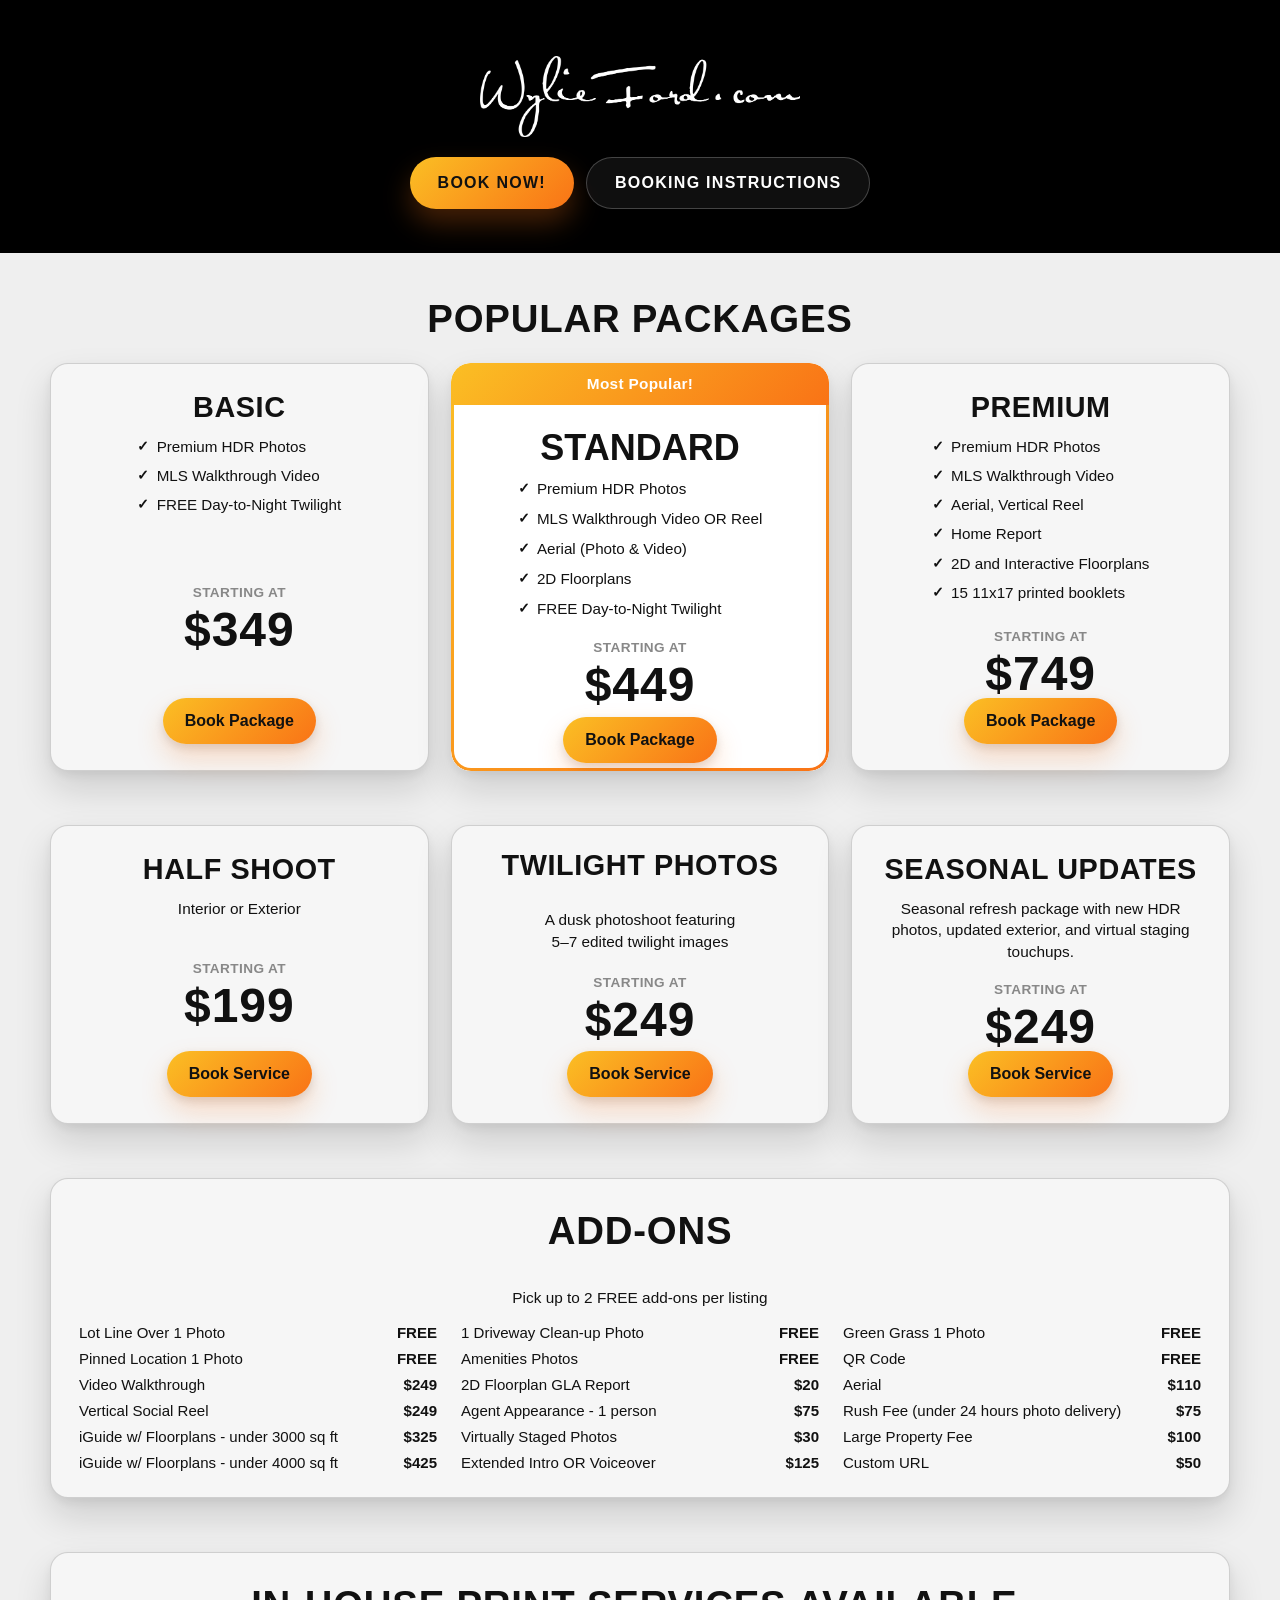
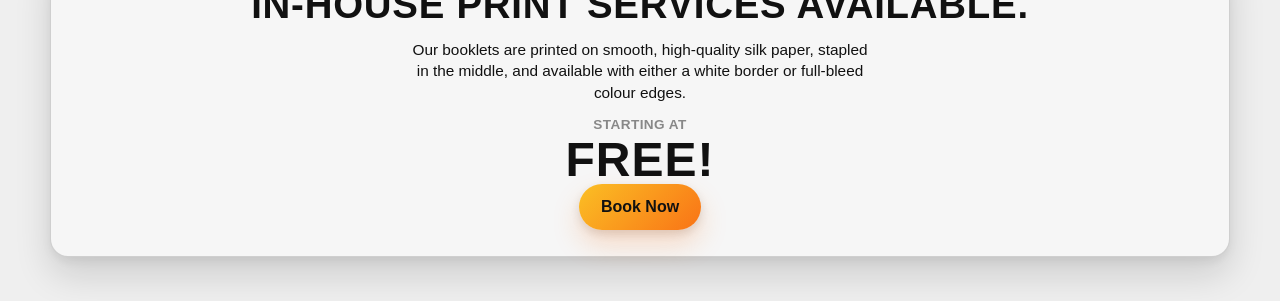
==== commit af8d1181: "Fix package card link styling" ====
--- a/index.html
+++ b/index.html
@@ -25,7 +25,7 @@
         </div>
 
         <div class="cards cards-3">
-          <a class="card package" href="https://listings.wylieford.com/order-forms/329c6c3a-37f0-46a2-b10a-2ce436ed7c90" target="_blank" rel="noopener noreferrer">
+          <article class="card package">
             <h3>Basic</h3>
             <ul class="check-list">
               <li>Premium HDR Photos</li>
@@ -33,9 +33,10 @@
               <li>FREE Day-to-Night Twilight</li>
             </ul>
             <div class="package-price"><span>Starting at</span><strong>$349</strong></div>
-          </a>
+            <a class="button package-button" href="https://listings.wylieford.com/order-forms/329c6c3a-37f0-46a2-b10a-2ce436ed7c90" target="_blank" rel="noopener noreferrer">Book Package</a>
+          </article>
 
-          <a class="card package featured" href="https://listings.wylieford.com/order-forms/329c6c3a-37f0-46a2-b10a-2ce436ed7c90" target="_blank" rel="noopener noreferrer">
+          <article class="card package featured">
             <div class="featured-tag">Most Popular!</div>
             <h3>Standard</h3>
             <ul class="feature-list">
@@ -46,9 +47,10 @@
               <li>FREE Day-to-Night Twilight</li>
             </ul>
             <div class="package-price"><span>Starting at</span><strong>$449</strong></div>
-          </a>
+            <a class="button package-button" href="https://listings.wylieford.com/order-forms/329c6c3a-37f0-46a2-b10a-2ce436ed7c90" target="_blank" rel="noopener noreferrer">Book Package</a>
+          </article>
 
-          <a class="card package" href="https://listings.wylieford.com/order-forms/329c6c3a-37f0-46a2-b10a-2ce436ed7c90" target="_blank" rel="noopener noreferrer">
+          <article class="card package">
             <h3>Premium</h3>
             <ul class="check-list">
               <li>Premium HDR Photos</li>
@@ -59,7 +61,8 @@
               <li>15 11x17 printed booklets</li>
             </ul>
             <div class="package-price"><span>Starting at</span><strong>$749</strong></div>
-          </a>
+            <a class="button package-button" href="https://listings.wylieford.com/order-forms/329c6c3a-37f0-46a2-b10a-2ce436ed7c90" target="_blank" rel="noopener noreferrer">Book Package</a>
+          </article>
         </div>
 
 
@@ -69,21 +72,24 @@
     <section class="section light soft-top">
       <div class="wrap stack-lg">
         <div class="cards cards-3 service-cards">
-          <a class="card package" href="https://listings.wylieford.com/order-forms/329c6c3a-37f0-46a2-b10a-2ce436ed7c90" target="_blank" rel="noopener noreferrer">
+          <article class="card package">
             <h3>Half Shoot</h3>
             <p class="package-includes">Interior or Exterior</p>
             <div class="package-price"><span>Starting at</span><strong>$199</strong></div>
-          </a>
-          <a class="card mini-card center" href="https://listings.wylieford.com/order-forms/329c6c3a-37f0-46a2-b10a-2ce436ed7c90" target="_blank" rel="noopener noreferrer">
+            <a class="button package-button" href="https://listings.wylieford.com/order-forms/329c6c3a-37f0-46a2-b10a-2ce436ed7c90" target="_blank" rel="noopener noreferrer">Book Service</a>
+          </article>
+          <article class="card mini-card center">
             <h3>Twilight Photos</h3>
             <p>A dusk photoshoot featuring<br>5–7 edited twilight images</p>
             <div class="package-price"><span>Starting at</span><strong>$249</strong></div>
-          </a>
-          <a class="card package" href="https://listings.wylieford.com/order-forms/329c6c3a-37f0-46a2-b10a-2ce436ed7c90" target="_blank" rel="noopener noreferrer">
+            <a class="button package-button" href="https://listings.wylieford.com/order-forms/329c6c3a-37f0-46a2-b10a-2ce436ed7c90" target="_blank" rel="noopener noreferrer">Book Service</a>
+          </article>
+          <article class="card package">
             <h3>Seasonal Updates</h3>
             <p class="package-includes">Seasonal refresh package with new HDR photos, updated exterior, and virtual staging touchups.</p>
             <div class="package-price"><span>Starting at</span><strong>$249</strong></div>
-          </a>
+            <a class="button package-button" href="https://listings.wylieford.com/order-forms/329c6c3a-37f0-46a2-b10a-2ce436ed7c90" target="_blank" rel="noopener noreferrer">Book Service</a>
+          </article>
         </div>
       </div>
     </section>
@@ -125,13 +131,16 @@
 
     <section class="section light soft-top">
       <div class="wrap">
-        <a class="panel wide print-services" href="https://listings.wylieford.com/order-forms/329c6c3a-37f0-46a2-b10a-2ce436ed7c90" target="_blank" rel="noopener noreferrer">
+        <article class="panel wide print-services">
           <h2>In-house print services available.</h2>
           <p class="center-text intro">Our booklets are printed on smooth, high-quality silk paper, stapled in the middle, and available with either a white border or full-bleed colour edges.</p>
           <div class="center">
             <div class="package-price"><span>Starting at</span><strong>FREE!</strong></div>
           </div>
-        </a>
+          <div class="center">
+            <a class="button package-button" href="https://listings.wylieford.com/order-forms/329c6c3a-37f0-46a2-b10a-2ce436ed7c90" target="_blank" rel="noopener noreferrer">Book Now</a>
+          </div>
+        </article>
       </div>
     </section>
 
--- a/style.css
+++ b/style.css
@@ -156,6 +156,13 @@
   text-decoration: none;
   border-radius: 999px;
   font-weight: 700;
+}
+.button.package-button {
+  align-self: center;
+  margin-top: auto;
+  background: linear-gradient(135deg, #fbbf24 0%, #f97316 100%);
+  color: #111;
+  box-shadow: 0 14px 28px rgba(249, 115, 22, .22), 0 4px 10px rgba(0, 0, 0, .12);
 }
 .section { padding: 44px 0; }
 .soft-top { padding-top: 10px; }
@@ -176,8 +183,6 @@
   flex-direction: column;
   justify-content: flex-start;
   color: inherit;
-  text-decoration: none;
-  cursor: pointer;
   transition: transform .18s ease, box-shadow .18s ease, border-color .18s ease, background-color .18s ease;
 }
 .card:hover, .panel:hover {
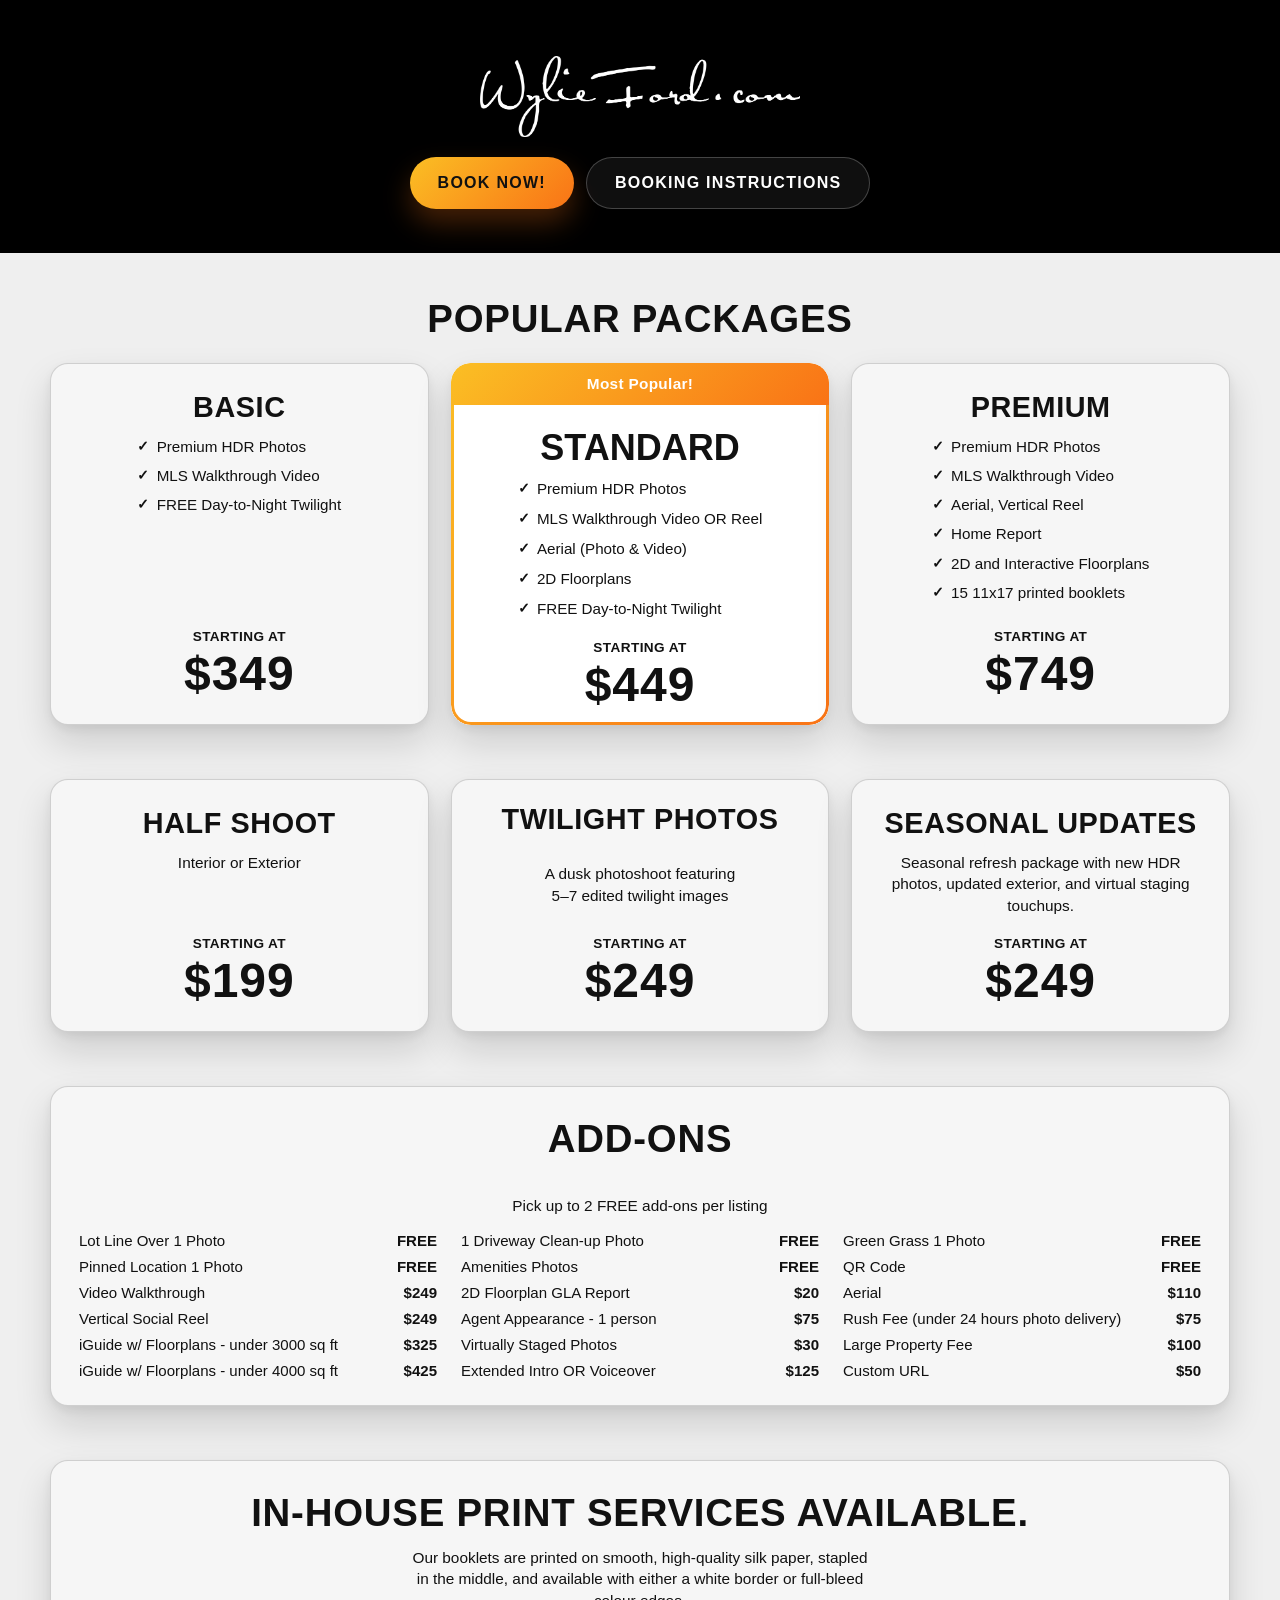
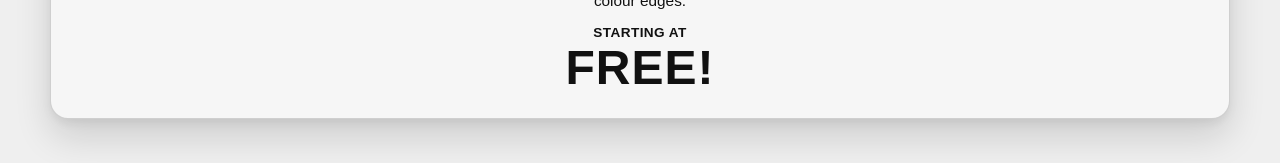
==== commit d30a5896: "Restore full-card booking links" ====
--- a/index.html
+++ b/index.html
@@ -25,7 +25,7 @@
         </div>
 
         <div class="cards cards-3">
-          <article class="card package">
+          <a class="card package" href="https://listings.wylieford.com/order-forms/329c6c3a-37f0-46a2-b10a-2ce436ed7c90" target="_blank" rel="noopener noreferrer">
             <h3>Basic</h3>
             <ul class="check-list">
               <li>Premium HDR Photos</li>
@@ -33,10 +33,9 @@
               <li>FREE Day-to-Night Twilight</li>
             </ul>
             <div class="package-price"><span>Starting at</span><strong>$349</strong></div>
-            <a class="button package-button" href="https://listings.wylieford.com/order-forms/329c6c3a-37f0-46a2-b10a-2ce436ed7c90" target="_blank" rel="noopener noreferrer">Book Package</a>
-          </article>
+          </a>
 
-          <article class="card package featured">
+          <a class="card package featured" href="https://listings.wylieford.com/order-forms/329c6c3a-37f0-46a2-b10a-2ce436ed7c90" target="_blank" rel="noopener noreferrer">
             <div class="featured-tag">Most Popular!</div>
             <h3>Standard</h3>
             <ul class="feature-list">
@@ -47,10 +46,9 @@
               <li>FREE Day-to-Night Twilight</li>
             </ul>
             <div class="package-price"><span>Starting at</span><strong>$449</strong></div>
-            <a class="button package-button" href="https://listings.wylieford.com/order-forms/329c6c3a-37f0-46a2-b10a-2ce436ed7c90" target="_blank" rel="noopener noreferrer">Book Package</a>
-          </article>
+          </a>
 
-          <article class="card package">
+          <a class="card package" href="https://listings.wylieford.com/order-forms/329c6c3a-37f0-46a2-b10a-2ce436ed7c90" target="_blank" rel="noopener noreferrer">
             <h3>Premium</h3>
             <ul class="check-list">
               <li>Premium HDR Photos</li>
@@ -61,8 +59,7 @@
               <li>15 11x17 printed booklets</li>
             </ul>
             <div class="package-price"><span>Starting at</span><strong>$749</strong></div>
-            <a class="button package-button" href="https://listings.wylieford.com/order-forms/329c6c3a-37f0-46a2-b10a-2ce436ed7c90" target="_blank" rel="noopener noreferrer">Book Package</a>
-          </article>
+          </a>
         </div>
 
 
@@ -72,24 +69,21 @@
     <section class="section light soft-top">
       <div class="wrap stack-lg">
         <div class="cards cards-3 service-cards">
-          <article class="card package">
+          <a class="card package" href="https://listings.wylieford.com/order-forms/329c6c3a-37f0-46a2-b10a-2ce436ed7c90" target="_blank" rel="noopener noreferrer">
             <h3>Half Shoot</h3>
             <p class="package-includes">Interior or Exterior</p>
             <div class="package-price"><span>Starting at</span><strong>$199</strong></div>
-            <a class="button package-button" href="https://listings.wylieford.com/order-forms/329c6c3a-37f0-46a2-b10a-2ce436ed7c90" target="_blank" rel="noopener noreferrer">Book Service</a>
-          </article>
-          <article class="card mini-card center">
+          </a>
+          <a class="card mini-card center" href="https://listings.wylieford.com/order-forms/329c6c3a-37f0-46a2-b10a-2ce436ed7c90" target="_blank" rel="noopener noreferrer">
             <h3>Twilight Photos</h3>
             <p>A dusk photoshoot featuring<br>5–7 edited twilight images</p>
             <div class="package-price"><span>Starting at</span><strong>$249</strong></div>
-            <a class="button package-button" href="https://listings.wylieford.com/order-forms/329c6c3a-37f0-46a2-b10a-2ce436ed7c90" target="_blank" rel="noopener noreferrer">Book Service</a>
-          </article>
-          <article class="card package">
+          </a>
+          <a class="card package" href="https://listings.wylieford.com/order-forms/329c6c3a-37f0-46a2-b10a-2ce436ed7c90" target="_blank" rel="noopener noreferrer">
             <h3>Seasonal Updates</h3>
             <p class="package-includes">Seasonal refresh package with new HDR photos, updated exterior, and virtual staging touchups.</p>
             <div class="package-price"><span>Starting at</span><strong>$249</strong></div>
-            <a class="button package-button" href="https://listings.wylieford.com/order-forms/329c6c3a-37f0-46a2-b10a-2ce436ed7c90" target="_blank" rel="noopener noreferrer">Book Service</a>
-          </article>
+          </a>
         </div>
       </div>
     </section>
@@ -131,16 +125,13 @@
 
     <section class="section light soft-top">
       <div class="wrap">
-        <article class="panel wide print-services">
+        <a class="panel wide print-services" href="https://listings.wylieford.com/order-forms/329c6c3a-37f0-46a2-b10a-2ce436ed7c90" target="_blank" rel="noopener noreferrer">
           <h2>In-house print services available.</h2>
           <p class="center-text intro">Our booklets are printed on smooth, high-quality silk paper, stapled in the middle, and available with either a white border or full-bleed colour edges.</p>
           <div class="center">
             <div class="package-price"><span>Starting at</span><strong>FREE!</strong></div>
           </div>
-          <div class="center">
-            <a class="button package-button" href="https://listings.wylieford.com/order-forms/329c6c3a-37f0-46a2-b10a-2ce436ed7c90" target="_blank" rel="noopener noreferrer">Book Now</a>
-          </div>
-        </article>
+        </a>
       </div>
     </section>
 
--- a/style.css
+++ b/style.css
@@ -156,13 +156,6 @@
   text-decoration: none;
   border-radius: 999px;
   font-weight: 700;
-}
-.button.package-button {
-  align-self: center;
-  margin-top: auto;
-  background: linear-gradient(135deg, #fbbf24 0%, #f97316 100%);
-  color: #111;
-  box-shadow: 0 14px 28px rgba(249, 115, 22, .22), 0 4px 10px rgba(0, 0, 0, .12);
 }
 .section { padding: 44px 0; }
 .soft-top { padding-top: 10px; }
@@ -184,6 +177,24 @@
   justify-content: flex-start;
   color: inherit;
   transition: transform .18s ease, box-shadow .18s ease, border-color .18s ease, background-color .18s ease;
+}
+a.card, a.panel {
+  color: inherit;
+  text-decoration: none;
+  cursor: pointer;
+}
+a.card h3,
+a.card h2,
+a.card p,
+a.card li,
+a.card span,
+a.card strong,
+a.panel h2,
+a.panel p,
+a.panel span,
+a.panel strong {
+  color: inherit;
+  text-decoration: none;
 }
 .card:hover, .panel:hover {
   transform: translateY(-4px);
